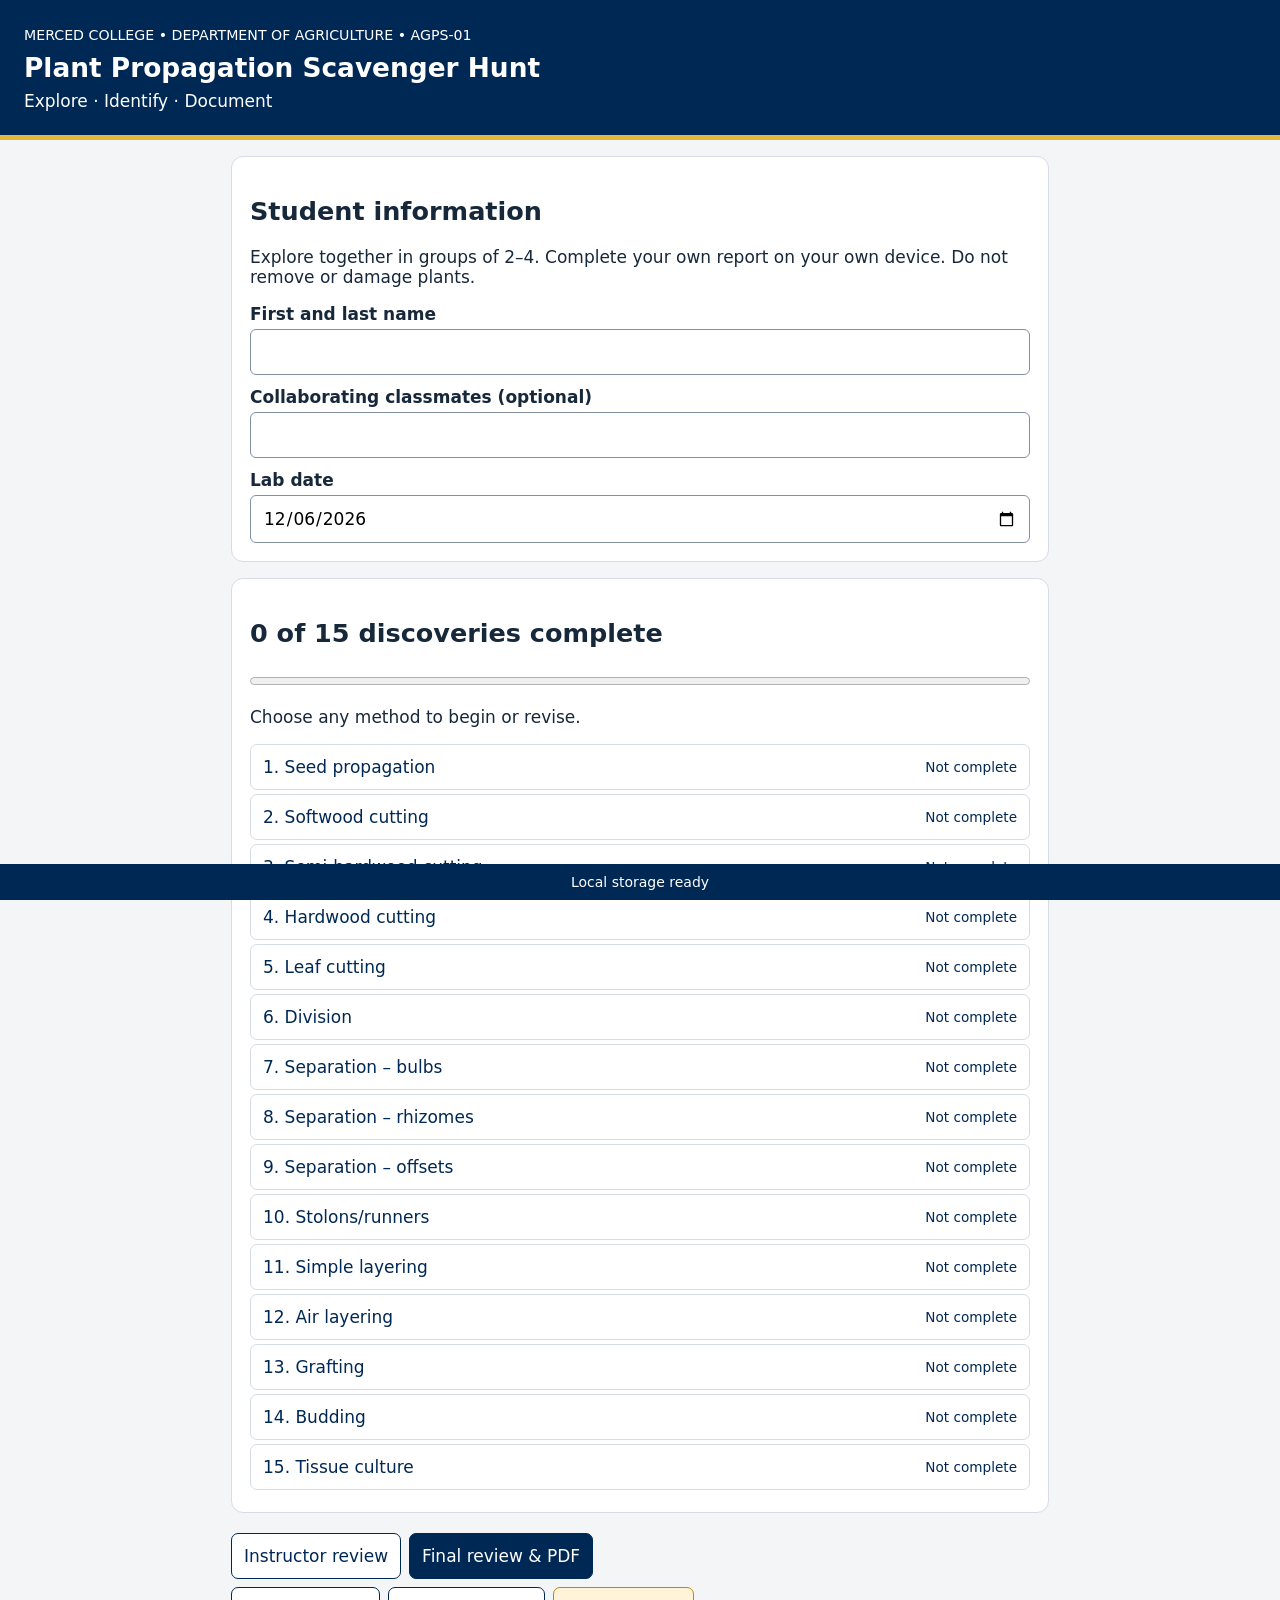
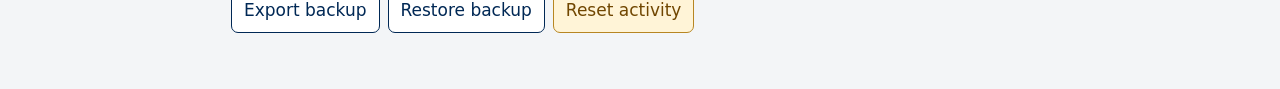
==== plant-propagation-scavenger-hunt/index.html @ 00a313c7 "Add Plant Propagation Scavenger Hunt application" ====
<!doctype html><html lang="en"><head><meta charset="utf-8"><meta name="viewport" content="width=device-width,initial-scale=1"><title>Plant Propagation Scavenger Hunt</title><style>
*{box-sizing:border-box}body{margin:0;background:#f3f5f7;color:#17283a;font:17px system-ui,sans-serif}header{background:#002855;color:white;padding:24px;border-bottom:5px solid #e5b53c}header h1{margin:8px 0;font-size:1.65rem}main{max-width:850px;margin:auto;padding:16px}section{background:white;border:1px solid #d5dce4;border-radius:12px;padding:18px;margin-bottom:16px}label{display:block;font-weight:600;margin:12px 0 5px}input,textarea,button{font:inherit}input:not([type=file]),textarea{width:100%;padding:12px;border:1px solid #8191a3;border-radius:6px}textarea{min-height:100px}button{cursor:pointer;border:1px solid #002855;border-radius:7px;padding:12px;background:#002855;color:white;margin:4px 0}button.secondary{background:white;color:#002855}button.warn{background:#fff4d7;color:#704600;border-color:#b78622}button:disabled{opacity:.45;cursor:not-allowed}.item{display:flex;align-items:center;justify-content:space-between;width:100%;text-align:left;background:white;color:#002855;border-color:#d5dce4;gap:10px}.item span:last-child{font-size:.8em}progress{width:100%;height:16px;accent-color:#002855}img,canvas{max-width:100%;height:auto;display:block;margin:10px auto}canvas{touch-action:none;border:1px solid #aaa}small{color:#526171}.actions{display:flex;gap:8px;flex-wrap:wrap}.error{color:#a32020}#status{position:sticky;bottom:0;background:#002855;color:white;padding:10px;text-align:center;font-size:14px}#report{display:none}@media print{@page{margin:12mm}body{background:white;font-size:11pt}header,main,#status{display:none!important}#report{display:block}#report article{break-inside:avoid;page-break-inside:avoid;margin:0 0 15px;border-bottom:1px solid #aaa;padding-bottom:10px}#report img{max-height:90mm;max-width:100%;object-fit:contain;margin:5px 0}#report h2{font-size:14pt;margin:8px 0}#report p{margin:5px 0;white-space:pre-wrap}}
</style></head><body><header><small style="color:white">MERCED COLLEGE • DEPARTMENT OF AGRICULTURE • AGPS-01</small><h1>Plant Propagation Scavenger Hunt</h1>Explore · Identify · Document</header><main id="app"></main><div id="status" role="status">Opening local storage…</div><div id="report"></div><script>
'use strict';const methods=['Seed propagation','Softwood cutting','Semi-hardwood cutting','Hardwood cutting','Leaf cutting','Division','Separation – bulbs','Separation – rhizomes','Separation – offsets','Stolons/runners','Simple layering','Air layering','Grafting','Budding','Tissue culture'];const app=document.querySelector('#app'),status=document.querySelector('#status');let db,ready=false,pending=Promise.resolve(),failed=false;let state={name:'',peers:'',date:new Date().toLocaleDateString('en-CA'),entries:methods.map(()=>({plant:'',why:'',photo:'',marks:[],redo:false,note:''}))};const esc=s=>String(s??'').replace(/[&<>"']/g,c=>({'&':'&amp;','<':'&lt;','>':'&gt;','"':'&quot;',"'":'&#39;'}[c]));function save(){if(!ready)return;const snapshot=structuredClone(state);status.textContent='Saving…';pending=pending.catch(()=>{}).then(()=>new Promise((resolve,reject)=>{const t=db.transaction('work','readwrite');t.objectStore('work').put(snapshot,'current');t.oncomplete=resolve;t.onerror=()=>reject(t.error);t.onabort=()=>reject(t.error)})).then(()=>{failed=false;status.textContent='Saved on this device'}).catch(()=>{failed=true;status.textContent='Save failed — export a backup before leaving.'});}function complete(e){return !!(e.photo&&e.why.trim())}function count(){return state.entries.filter(complete).length}function btn(t,fn,cls='secondary'){const b=document.createElement('button');b.textContent=t;b.className=cls;b.onclick=fn;return b}function actions(...buttons){const d=document.createElement('div');d.className='actions';d.append(...buttons);app.append(d)}function field(id,key){document.getElementById(id).oninput=e=>{state[key]=e.target.value;save()}}function home(){app.innerHTML=`<section><h2>Student information</h2><p>Explore together in groups of 2–4. Complete your own report on your own device. Do not remove or damage plants.</p><label for="name">First and last name</label><input id="name" value="${esc(state.name)}"><label for="peers">Collaborating classmates (optional)</label><input id="peers" value="${esc(state.peers)}"><label for="date">Lab date</label><input id="date" type="date" value="${esc(state.date)}"></section><section id="list"><h2>${count()} of 15 discoveries complete</h2><progress max="15" value="${count()}"></progress><p>Choose any method to begin or revise.</p></section>`;['name','peers','date'].forEach(k=>field(k,k));methods.forEach((m,i)=>{const e=state.entries[i],b=btn('',()=>edit(i),'item');b.innerHTML=`<span>${i+1}. ${esc(m)}</span><span>${e.redo?'↻ Revisit':complete(e)?'✓ Complete':'Not complete'}</span>`;document.querySelector('#list').append(b)});actions(btn('Instructor review',()=>review(0)),btn('Final review & PDF',finalReview,''));actions(btn('Export backup',backup),btn('Restore backup',restore),btn('Reset activity',()=>{if(confirm('Delete all saved work on this device?')){state={name:'',peers:'',date:new Date().toISOString().slice(0,10),entries:methods.map(()=>({plant:'',why:'',photo:'',marks:[],redo:false,note:''}))};save();home()}},'warn'))}async function photoData(file){const url=URL.createObjectURL(file);try{const im=new Image();im.src=url;await im.decode();const c=document.createElement('canvas'),scale=Math.min(1,1600/Math.max(im.width,im.height));c.width=Math.round(im.width*scale);c.height=Math.round(im.height*scale);c.getContext('2d').drawImage(im,0,0,c.width,c.height);return c.toDataURL('image/jpeg',.83)}finally{URL.revokeObjectURL(url)}}function edit(i){const e=state.entries[i];app.innerHTML=`<section><h2>${i+1}. ${esc(methods[i])}</h2>${e.redo?'<p class="error">Needs revisit: '+esc(e.note)+'</p>':''}<label for="camera">Take a photograph</label><input id="camera" type="file" accept="image/*" capture="environment"><label for="upload">Or choose a photograph</label><input id="upload" type="file" accept="image/*"><div id="picture"></div><label for="plant">Plant name or material (optional)</label><input id="plant" value="${esc(e.plant)}"><label for="why">What characteristics or evidence support this method? If documenting potential material, explain how it could be used.</label><textarea id="why">${esc(e.why)}</textarea></section>`;['plant','why'].forEach(k=>document.getElementById(k).oninput=ev=>{e[k]=ev.target.value;save()});for(const id of ['camera','upload'])document.getElementById(id).onchange=async ev=>{const f=ev.target.files[0];if(!f)return;try{status.textContent='Processing photo…';e.photo=await photoData(f);e.marks=[];save();edit(i)}catch{alert('Could not open this photo. Try a JPEG or take a new photo.')}};if(e.photo)annotate(i);if(e.redo)actions(btn('Clear revisit flag',()=>{e.redo=false;e.note='';save();edit(i)}));actions(btn('Save & return to checklist',()=>{save();home()},''))}function draw(c,im,marks){const x=c.getContext('2d');x.drawImage(im,0,0,c.width,c.height);x.strokeStyle='#ff3020';x.lineWidth=Math.max(4,c.width/150);x.lineCap='round';x.lineJoin='round';for(const m of marks){const p=m.points.map(p=>[p[0]*c.width,p[1]*c.height]);if(!p.length)continue;const a=p[0],b=p[p.length-1];x.beginPath();if(m.type==='circle'){x.ellipse((a[0]+b[0])/2,(a[1]+b[1])/2,Math.max(1,Math.abs(b[0]-a[0])/2),Math.max(1,Math.abs(b[1]-a[1])/2),0,0,Math.PI*2)}else{x.moveTo(...a);if(m.type==='arrow'){x.lineTo(...b);const ang=Math.atan2(b[1]-a[1],b[0]-a[0]),l=c.width*.035;for(const d of [-.55,.55]){x.moveTo(...b);x.lineTo(b[0]-l*Math.cos(ang+d),b[1]-l*Math.sin(ang+d))}}else p.forEach(q=>x.lineTo(...q))}x.stroke()}}function annotate(i){const e=state.entries[i],d=document.querySelector('#picture'),c=document.createElement('canvas'),im=new Image();let mode='freehand',active=null;d.append(c);const bar=document.createElement('div');bar.className='actions';d.append(bar);['freehand','arrow','circle'].forEach(m=>bar.append(btn(m,()=>{mode=m;bar.querySelectorAll('button').forEach(b=>b.setAttribute('aria-pressed',String(b.textContent===m)))})));bar.append(btn('Undo',()=>{e.marks.pop();draw(c,im,e.marks);save()}),btn('Clear marks',()=>{e.marks=[];draw(c,im,e.marks);save()}));im.onload=()=>{c.width=im.width;c.height=im.height;draw(c,im,e.marks)};im.src=e.photo;const point=ev=>{const r=c.getBoundingClientRect();return [(ev.clientX-r.left)/r.width,(ev.clientY-r.top)/r.height]};c.onpointerdown=ev=>{c.setPointerCapture(ev.pointerId);active={type:mode,points:[point(ev)]}};c.onpointermove=ev=>{if(active){active.points.push(point(ev));draw(c,im,[...e.marks,active])}};c.onpointerup=()=>{if(active){e.marks.push(active);active=null;save()}};c.onpointercancel=()=>{active=null;draw(c,im,e.marks)}}async function rendered(e){if(!e.photo)return '';if(!e.marks.length)return e.photo;const im=new Image();im.src=e.photo;await im.decode();const c=document.createElement('canvas');c.width=im.width;c.height=im.height;draw(c,im,e.marks);return c.toDataURL('image/jpeg',.86)}async function review(i){const e=state.entries[i];app.innerHTML=`<section><h2>Instructor review · ${i+1}/15</h2><p>Record verbal feedback from your instructor. This is not a grade or approval.</p><h3>${esc(methods[i])}</h3><div id="reviewphoto"></div><p>${esc(e.plant)}</p><p>${esc(e.why)||'No explanation yet'}</p><label><input type="checkbox" id="redo" ${e.redo?'checked':''}> Needs revisit</label><label for="note">Correction note (optional)</label><textarea id="note">${esc(e.note)}</textarea></section>`;const target=document.querySelector('#reviewphoto');if(e.photo){const im=new Image();im.alt='Student discovery';target.append(im);im.src=await rendered(e)}else target.textContent='No photo yet';document.querySelector('#redo').onchange=ev=>{e.redo=ev.target.checked;save()};document.querySelector('#note').oninput=ev=>{e.note=ev.target.value;save()};const prev=btn('Previous',()=>review(i-1)),next=btn('Next',()=>review(i+1));prev.disabled=i===0;next.disabled=i===14;actions(prev,next,btn('Edit discovery',()=>edit(i)),btn('Revision checklist',revisions),btn('Home',home))}function revisions(){app.innerHTML='<section><h2>Revision checklist</h2><p>Revisit the discoveries identified during your instructor consultation.</p><div id="revisions"></div></section>';state.entries.forEach((e,i)=>{if(e.redo)document.querySelector('#revisions').append(btn(`${i+1}. ${methods[i]} — ${e.note}`,()=>edit(i),'item'))});if(!state.entries.some(e=>e.redo))document.querySelector('#revisions').textContent='No corrections marked.';actions(btn('Home',home))}function finalReview(){const missing=state.entries.map((e,i)=>complete(e)?null:methods[i]).filter(Boolean),flags=state.entries.filter(e=>e.redo).length;app.innerHTML=`<section><h2>Final review</h2><p>${esc(state.name)||'Student name missing'} · ${esc(state.date)}</p><p>${count()} of 15 complete.</p>${missing.length?'<p class="error">Incomplete: '+esc(missing.join(', '))+'</p>':''}${flags?'<p class="error">'+flags+' correction flags remain. Review before submitting.</p>':''}<p>Use Print / Save as PDF, then submit your individual PDF to Canvas. On iPhone, use the print preview share option to save to Files.</p></section>`;const b=btn('Print / Save as PDF',printReport,'');b.disabled=!!missing.length||!state.name.trim()||!state.date;actions(b,btn('Revision checklist',revisions),btn('Home',home))}async function printReport(){if(state.entries.some(e=>e.redo)&&!confirm('Some corrections remain flagged. Continue?'))return;try{status.textContent='Preparing report…';const r=document.querySelector('#report');r.innerHTML=`<h1>Plant Propagation Scavenger Hunt</h1><p>Merced College · AGPS-01 Elements of Plant Science</p><p><strong>${esc(state.name)}</strong> · ${esc(state.date)}<br>Collaborators: ${esc(state.peers)||'None listed'}</p>`;for(let i=0;i<15;i++){const e=state.entries[i],a=document.createElement('article');a.innerHTML=`<h2>${i+1}. ${esc(methods[i])}</h2><p>${esc(e.plant)}</p><p>${esc(e.why)}</p>`;const im=new Image();im.alt=methods[i];im.src=await rendered(e);await im.decode();a.insertBefore(im,a.children[1]);r.append(a)}document.title=state.name.trim().split(/\s+/).reverse().join('_')+'_Propagation_Scavenger_Hunt';window.print();status.textContent='Report prepared — save as PDF and submit to Canvas.'}catch{alert('Report preparation failed. Export a backup and try again.')}}function backup(){const a=document.createElement('a'),u=URL.createObjectURL(new Blob([JSON.stringify(state)],{type:'application/json'}));a.href=u;a.download='propagation-backup.json';a.click();setTimeout(()=>URL.revokeObjectURL(u),3000)}function restore(){const f=document.createElement('input');f.type='file';f.accept='.json,application/json';f.onchange=async()=>{try{const s=JSON.parse(await f.files[0].text());if(!Array.isArray(s.entries)||s.entries.length!==15||!s.entries.every(e=>typeof e.why==='string'&&typeof e.photo==='string'&&Array.isArray(e.marks)))throw Error();if(confirm('Replace current work with this backup?')){state=s;save();home()}}catch{alert('Invalid backup file.')}};f.click()}const req=indexedDB.open('agps01-propagation-scavenger-v1',1);req.onupgradeneeded=()=>req.result.createObjectStore('work');req.onsuccess=()=>{db=req.result;const g=db.transaction('work').objectStore('work').get('current');g.onsuccess=()=>{if(g.result)state=g.result;ready=true;status.textContent='Local storage ready';home()};g.onerror=()=>{status.textContent='Storage unavailable. Try another browser.'}};req.onerror=()=>{status.textContent='Local storage unavailable. Use a regular browser window.'};window.addEventListener('beforeunload',e=>{if(failed){e.preventDefault();e.returnValue=''}});
</script></body></html>
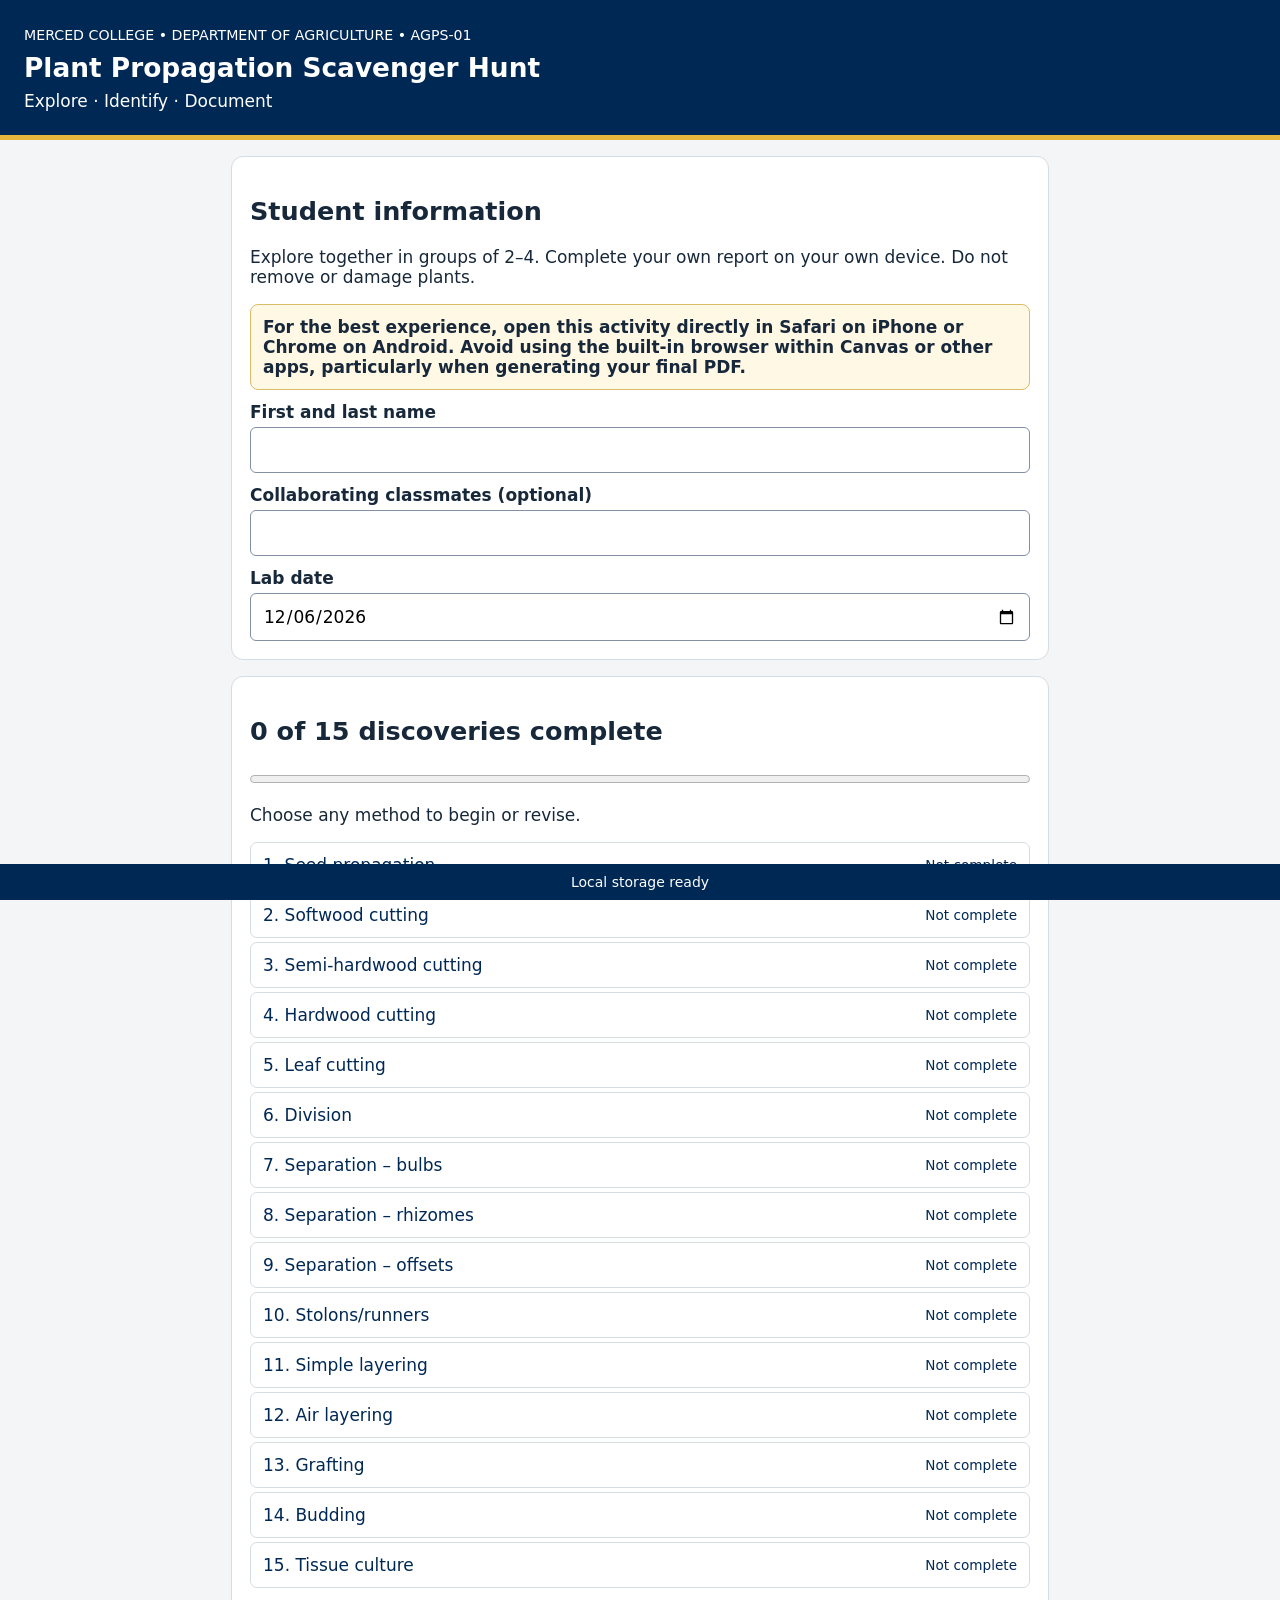
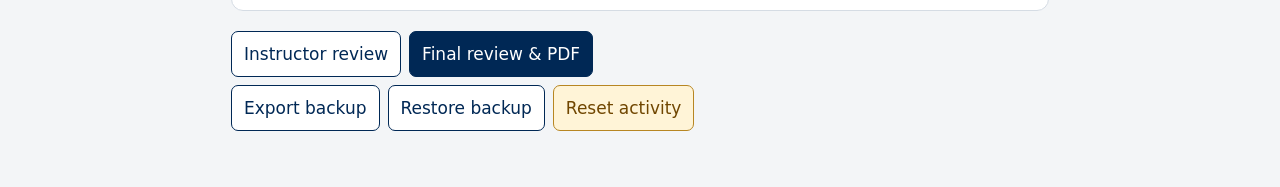
==== commit d13166c2: "Finalize student instructions for mobile PDF submission" ====
--- a/plant-propagation-scavenger-hunt/index.html
+++ b/plant-propagation-scavenger-hunt/index.html
@@ -1,5 +1,5 @@
 <!doctype html><html lang="en"><head><meta charset="utf-8"><meta name="viewport" content="width=device-width,initial-scale=1"><title>Plant Propagation Scavenger Hunt</title><style>
 *{box-sizing:border-box}body{margin:0;background:#f3f5f7;color:#17283a;font:17px system-ui,sans-serif}header{background:#002855;color:white;padding:24px;border-bottom:5px solid #e5b53c}header h1{margin:8px 0;font-size:1.65rem}main{max-width:850px;margin:auto;padding:16px}section{background:white;border:1px solid #d5dce4;border-radius:12px;padding:18px;margin-bottom:16px}label{display:block;font-weight:600;margin:12px 0 5px}input,textarea,button{font:inherit}input:not([type=file]),textarea{width:100%;padding:12px;border:1px solid #8191a3;border-radius:6px}textarea{min-height:100px}button{cursor:pointer;border:1px solid #002855;border-radius:7px;padding:12px;background:#002855;color:white;margin:4px 0}button.secondary{background:white;color:#002855}button.warn{background:#fff4d7;color:#704600;border-color:#b78622}button:disabled{opacity:.45;cursor:not-allowed}.item{display:flex;align-items:center;justify-content:space-between;width:100%;text-align:left;background:white;color:#002855;border-color:#d5dce4;gap:10px}.item span:last-child{font-size:.8em}progress{width:100%;height:16px;accent-color:#002855}img,canvas{max-width:100%;height:auto;display:block;margin:10px auto}canvas{touch-action:none;border:1px solid #aaa}small{color:#526171}.actions{display:flex;gap:8px;flex-wrap:wrap}.error{color:#a32020}#status{position:sticky;bottom:0;background:#002855;color:white;padding:10px;text-align:center;font-size:14px}#report{display:none}@media print{@page{margin:12mm}body{background:white;font-size:11pt}header,main,#status{display:none!important}#report{display:block}#report article{break-inside:avoid;page-break-inside:avoid;margin:0 0 15px;border-bottom:1px solid #aaa;padding-bottom:10px}#report img{max-height:90mm;max-width:100%;object-fit:contain;margin:5px 0}#report h2{font-size:14pt;margin:8px 0}#report p{margin:5px 0;white-space:pre-wrap}}
-</style></head><body><header><small style="color:white">MERCED COLLEGE • DEPARTMENT OF AGRICULTURE • AGPS-01</small><h1>Plant Propagation Scavenger Hunt</h1>Explore · Identify · Document</header><main id="app"></main><div id="status" role="status">Opening local storage…</div><div id="report"></div><script>
-'use strict';const methods=['Seed propagation','Softwood cutting','Semi-hardwood cutting','Hardwood cutting','Leaf cutting','Division','Separation – bulbs','Separation – rhizomes','Separation – offsets','Stolons/runners','Simple layering','Air layering','Grafting','Budding','Tissue culture'];const app=document.querySelector('#app'),status=document.querySelector('#status');let db,ready=false,pending=Promise.resolve(),failed=false;let state={name:'',peers:'',date:new Date().toLocaleDateString('en-CA'),entries:methods.map(()=>({plant:'',why:'',photo:'',marks:[],redo:false,note:''}))};const esc=s=>String(s??'').replace(/[&<>"']/g,c=>({'&':'&amp;','<':'&lt;','>':'&gt;','"':'&quot;',"'":'&#39;'}[c]));function save(){if(!ready)return;const snapshot=structuredClone(state);status.textContent='Saving…';pending=pending.catch(()=>{}).then(()=>new Promise((resolve,reject)=>{const t=db.transaction('work','readwrite');t.objectStore('work').put(snapshot,'current');t.oncomplete=resolve;t.onerror=()=>reject(t.error);t.onabort=()=>reject(t.error)})).then(()=>{failed=false;status.textContent='Saved on this device'}).catch(()=>{failed=true;status.textContent='Save failed — export a backup before leaving.'});}function complete(e){return !!(e.photo&&e.why.trim())}function count(){return state.entries.filter(complete).length}function btn(t,fn,cls='secondary'){const b=document.createElement('button');b.textContent=t;b.className=cls;b.onclick=fn;return b}function actions(...buttons){const d=document.createElement('div');d.className='actions';d.append(...buttons);app.append(d)}function field(id,key){document.getElementById(id).oninput=e=>{state[key]=e.target.value;save()}}function home(){app.innerHTML=`<section><h2>Student information</h2><p>Explore together in groups of 2–4. Complete your own report on your own device. Do not remove or damage plants.</p><label for="name">First and last name</label><input id="name" value="${esc(state.name)}"><label for="peers">Collaborating classmates (optional)</label><input id="peers" value="${esc(state.peers)}"><label for="date">Lab date</label><input id="date" type="date" value="${esc(state.date)}"></section><section id="list"><h2>${count()} of 15 discoveries complete</h2><progress max="15" value="${count()}"></progress><p>Choose any method to begin or revise.</p></section>`;['name','peers','date'].forEach(k=>field(k,k));methods.forEach((m,i)=>{const e=state.entries[i],b=btn('',()=>edit(i),'item');b.innerHTML=`<span>${i+1}. ${esc(m)}</span><span>${e.redo?'↻ Revisit':complete(e)?'✓ Complete':'Not complete'}</span>`;document.querySelector('#list').append(b)});actions(btn('Instructor review',()=>review(0)),btn('Final review & PDF',finalReview,''));actions(btn('Export backup',backup),btn('Restore backup',restore),btn('Reset activity',()=>{if(confirm('Delete all saved work on this device?')){state={name:'',peers:'',date:new Date().toISOString().slice(0,10),entries:methods.map(()=>({plant:'',why:'',photo:'',marks:[],redo:false,note:''}))};save();home()}},'warn'))}async function photoData(file){const url=URL.createObjectURL(file);try{const im=new Image();im.src=url;await im.decode();const c=document.createElement('canvas'),scale=Math.min(1,1600/Math.max(im.width,im.height));c.width=Math.round(im.width*scale);c.height=Math.round(im.height*scale);c.getContext('2d').drawImage(im,0,0,c.width,c.height);return c.toDataURL('image/jpeg',.83)}finally{URL.revokeObjectURL(url)}}function edit(i){const e=state.entries[i];app.innerHTML=`<section><h2>${i+1}. ${esc(methods[i])}</h2>${e.redo?'<p class="error">Needs revisit: '+esc(e.note)+'</p>':''}<label for="camera">Take a photograph</label><input id="camera" type="file" accept="image/*" capture="environment"><label for="upload">Or choose a photograph</label><input id="upload" type="file" accept="image/*"><div id="picture"></div><label for="plant">Plant name or material (optional)</label><input id="plant" value="${esc(e.plant)}"><label for="why">What characteristics or evidence support this method? If documenting potential material, explain how it could be used.</label><textarea id="why">${esc(e.why)}</textarea></section>`;['plant','why'].forEach(k=>document.getElementById(k).oninput=ev=>{e[k]=ev.target.value;save()});for(const id of ['camera','upload'])document.getElementById(id).onchange=async ev=>{const f=ev.target.files[0];if(!f)return;try{status.textContent='Processing photo…';e.photo=await photoData(f);e.marks=[];save();edit(i)}catch{alert('Could not open this photo. Try a JPEG or take a new photo.')}};if(e.photo)annotate(i);if(e.redo)actions(btn('Clear revisit flag',()=>{e.redo=false;e.note='';save();edit(i)}));actions(btn('Save & return to checklist',()=>{save();home()},''))}function draw(c,im,marks){const x=c.getContext('2d');x.drawImage(im,0,0,c.width,c.height);x.strokeStyle='#ff3020';x.lineWidth=Math.max(4,c.width/150);x.lineCap='round';x.lineJoin='round';for(const m of marks){const p=m.points.map(p=>[p[0]*c.width,p[1]*c.height]);if(!p.length)continue;const a=p[0],b=p[p.length-1];x.beginPath();if(m.type==='circle'){x.ellipse((a[0]+b[0])/2,(a[1]+b[1])/2,Math.max(1,Math.abs(b[0]-a[0])/2),Math.max(1,Math.abs(b[1]-a[1])/2),0,0,Math.PI*2)}else{x.moveTo(...a);if(m.type==='arrow'){x.lineTo(...b);const ang=Math.atan2(b[1]-a[1],b[0]-a[0]),l=c.width*.035;for(const d of [-.55,.55]){x.moveTo(...b);x.lineTo(b[0]-l*Math.cos(ang+d),b[1]-l*Math.sin(ang+d))}}else p.forEach(q=>x.lineTo(...q))}x.stroke()}}function annotate(i){const e=state.entries[i],d=document.querySelector('#picture'),c=document.createElement('canvas'),im=new Image();let mode='freehand',active=null;d.append(c);const bar=document.createElement('div');bar.className='actions';d.append(bar);['freehand','arrow','circle'].forEach(m=>bar.append(btn(m,()=>{mode=m;bar.querySelectorAll('button').forEach(b=>b.setAttribute('aria-pressed',String(b.textContent===m)))})));bar.append(btn('Undo',()=>{e.marks.pop();draw(c,im,e.marks);save()}),btn('Clear marks',()=>{e.marks=[];draw(c,im,e.marks);save()}));im.onload=()=>{c.width=im.width;c.height=im.height;draw(c,im,e.marks)};im.src=e.photo;const point=ev=>{const r=c.getBoundingClientRect();return [(ev.clientX-r.left)/r.width,(ev.clientY-r.top)/r.height]};c.onpointerdown=ev=>{c.setPointerCapture(ev.pointerId);active={type:mode,points:[point(ev)]}};c.onpointermove=ev=>{if(active){active.points.push(point(ev));draw(c,im,[...e.marks,active])}};c.onpointerup=()=>{if(active){e.marks.push(active);active=null;save()}};c.onpointercancel=()=>{active=null;draw(c,im,e.marks)}}async function rendered(e){if(!e.photo)return '';if(!e.marks.length)return e.photo;const im=new Image();im.src=e.photo;await im.decode();const c=document.createElement('canvas');c.width=im.width;c.height=im.height;draw(c,im,e.marks);return c.toDataURL('image/jpeg',.86)}async function review(i){const e=state.entries[i];app.innerHTML=`<section><h2>Instructor review · ${i+1}/15</h2><p>Record verbal feedback from your instructor. This is not a grade or approval.</p><h3>${esc(methods[i])}</h3><div id="reviewphoto"></div><p>${esc(e.plant)}</p><p>${esc(e.why)||'No explanation yet'}</p><label><input type="checkbox" id="redo" ${e.redo?'checked':''}> Needs revisit</label><label for="note">Correction note (optional)</label><textarea id="note">${esc(e.note)}</textarea></section>`;const target=document.querySelector('#reviewphoto');if(e.photo){const im=new Image();im.alt='Student discovery';target.append(im);im.src=await rendered(e)}else target.textContent='No photo yet';document.querySelector('#redo').onchange=ev=>{e.redo=ev.target.checked;save()};document.querySelector('#note').oninput=ev=>{e.note=ev.target.value;save()};const prev=btn('Previous',()=>review(i-1)),next=btn('Next',()=>review(i+1));prev.disabled=i===0;next.disabled=i===14;actions(prev,next,btn('Edit discovery',()=>edit(i)),btn('Revision checklist',revisions),btn('Home',home))}function revisions(){app.innerHTML='<section><h2>Revision checklist</h2><p>Revisit the discoveries identified during your instructor consultation.</p><div id="revisions"></div></section>';state.entries.forEach((e,i)=>{if(e.redo)document.querySelector('#revisions').append(btn(`${i+1}. ${methods[i]} — ${e.note}`,()=>edit(i),'item'))});if(!state.entries.some(e=>e.redo))document.querySelector('#revisions').textContent='No corrections marked.';actions(btn('Home',home))}function finalReview(){const missing=state.entries.map((e,i)=>complete(e)?null:methods[i]).filter(Boolean),flags=state.entries.filter(e=>e.redo).length;app.innerHTML=`<section><h2>Final review</h2><p>${esc(state.name)||'Student name missing'} · ${esc(state.date)}</p><p>${count()} of 15 complete.</p>${missing.length?'<p class="error">Incomplete: '+esc(missing.join(', '))+'</p>':''}${flags?'<p class="error">'+flags+' correction flags remain. Review before submitting.</p>':''}<p>Use Print / Save as PDF, then submit your individual PDF to Canvas. On iPhone, use the print preview share option to save to Files.</p></section>`;const b=btn('Print / Save as PDF',printReport,'');b.disabled=!!missing.length||!state.name.trim()||!state.date;actions(b,btn('Revision checklist',revisions),btn('Home',home))}async function printReport(){if(state.entries.some(e=>e.redo)&&!confirm('Some corrections remain flagged. Continue?'))return;try{status.textContent='Preparing report…';const r=document.querySelector('#report');r.innerHTML=`<h1>Plant Propagation Scavenger Hunt</h1><p>Merced College · AGPS-01 Elements of Plant Science</p><p><strong>${esc(state.name)}</strong> · ${esc(state.date)}<br>Collaborators: ${esc(state.peers)||'None listed'}</p>`;for(let i=0;i<15;i++){const e=state.entries[i],a=document.createElement('article');a.innerHTML=`<h2>${i+1}. ${esc(methods[i])}</h2><p>${esc(e.plant)}</p><p>${esc(e.why)}</p>`;const im=new Image();im.alt=methods[i];im.src=await rendered(e);await im.decode();a.insertBefore(im,a.children[1]);r.append(a)}document.title=state.name.trim().split(/\s+/).reverse().join('_')+'_Propagation_Scavenger_Hunt';window.print();status.textContent='Report prepared — save as PDF and submit to Canvas.'}catch{alert('Report preparation failed. Export a backup and try again.')}}function backup(){const a=document.createElement('a'),u=URL.createObjectURL(new Blob([JSON.stringify(state)],{type:'application/json'}));a.href=u;a.download='propagation-backup.json';a.click();setTimeout(()=>URL.revokeObjectURL(u),3000)}function restore(){const f=document.createElement('input');f.type='file';f.accept='.json,application/json';f.onchange=async()=>{try{const s=JSON.parse(await f.files[0].text());if(!Array.isArray(s.entries)||s.entries.length!==15||!s.entries.every(e=>typeof e.why==='string'&&typeof e.photo==='string'&&Array.isArray(e.marks)))throw Error();if(confirm('Replace current work with this backup?')){state=s;save();home()}}catch{alert('Invalid backup file.')}};f.click()}const req=indexedDB.open('agps01-propagation-scavenger-v1',1);req.onupgradeneeded=()=>req.result.createObjectStore('work');req.onsuccess=()=>{db=req.result;const g=db.transaction('work').objectStore('work').get('current');g.onsuccess=()=>{if(g.result)state=g.result;ready=true;status.textContent='Local storage ready';home()};g.onerror=()=>{status.textContent='Storage unavailable. Try another browser.'}};req.onerror=()=>{status.textContent='Local storage unavailable. Use a regular browser window.'};window.addEventListener('beforeunload',e=>{if(failed){e.preventDefault();e.returnValue=''}});
+.hint{background:#fff8e5;border:1px solid #d9bb69;border-radius:8px;padding:12px;margin:12px 0}.hint summary{cursor:pointer;font-weight:600;color:#002855}.hint p{margin:10px 0 0}</style></head><body><header><small style="color:white">MERCED COLLEGE • DEPARTMENT OF AGRICULTURE • AGPS-01</small><h1>Plant Propagation Scavenger Hunt</h1>Explore · Identify · Document</header><main id="app"></main><div id="status" role="status">Opening local storage…</div><div id="report"></div><script>
+'use strict';const methods=['Seed propagation','Softwood cutting','Semi-hardwood cutting','Hardwood cutting','Leaf cutting','Division','Separation – bulbs','Separation – rhizomes','Separation – offsets','Stolons/runners','Simple layering','Air layering','Grafting','Budding','Tissue culture'];const hints=["Look for structures containing mature seeds or evidence of germination.", "Examine the newest stem growth. Is it tender and flexible?", "Look for partially matured growth that is firmer than softwood but not fully woody.", "Look for fully matured woody stems rather than tender new growth.", "Consider whether a detached leaf or leaf section could produce a new plant.", "Look for multiple growing points that could be separated with roots attached.", "Look for a storage structure made of fleshy leaf bases or scales.", "Think about horizontal stems growing beneath or near the soil surface, with nodes and buds.", "Look for small daughter plants developing near the base of a parent plant.", "Look for horizontal aboveground stems that can produce new plants at nodes.", "Look for a flexible branch that could reach the soil while remaining attached to the parent.", "Consider a woody branch that could develop roots above ground while still attached to the parent.", "Examine how a section of stem from one plant has been joined to another plant.", "Consider whether a single bud rather than a section of stem has been transferred.", "Think about sterile conditions, culture media, and equipment used to grow small pieces of plant tissue."];const app=document.querySelector('#app'),status=document.querySelector('#status');let db,ready=false,pending=Promise.resolve(),failed=false;let state={name:'',peers:'',date:new Date().toLocaleDateString('en-CA'),entries:methods.map(()=>({plant:'',why:'',photo:'',marks:[],redo:false,note:''}))};const esc=s=>String(s??'').replace(/[&<>"']/g,c=>({'&':'&amp;','<':'&lt;','>':'&gt;','"':'&quot;',"'":'&#39;'}[c]));function save(){if(!ready)return;const snapshot=structuredClone(state);status.textContent='Saving…';pending=pending.catch(()=>{}).then(()=>new Promise((resolve,reject)=>{const t=db.transaction('work','readwrite');t.objectStore('work').put(snapshot,'current');t.oncomplete=resolve;t.onerror=()=>reject(t.error);t.onabort=()=>reject(t.error)})).then(()=>{failed=false;status.textContent='Saved on this device'}).catch(()=>{failed=true;status.textContent='Save failed — export a backup before leaving.'});}function complete(e){return !!(e.photo&&e.why.trim())}function count(){return state.entries.filter(complete).length}function btn(t,fn,cls='secondary'){const b=document.createElement('button');b.textContent=t;b.className=cls;b.onclick=fn;return b}function actions(...buttons){const d=document.createElement('div');d.className='actions';d.append(...buttons);app.append(d)}function field(id,key){document.getElementById(id).oninput=e=>{state[key]=e.target.value;save()}}function home(){app.innerHTML=`<section><h2>Student information</h2><p>Explore together in groups of 2–4. Complete your own report on your own device. Do not remove or damage plants.</p><div class="hint"><strong>For the best experience, open this activity directly in Safari on iPhone or Chrome on Android. Avoid using the built-in browser within Canvas or other apps, particularly when generating your final PDF.</strong></div><label for="name">First and last name</label><input id="name" value="${esc(state.name)}"><label for="peers">Collaborating classmates (optional)</label><input id="peers" value="${esc(state.peers)}"><label for="date">Lab date</label><input id="date" type="date" value="${esc(state.date)}"></section><section id="list"><h2>${count()} of 15 discoveries complete</h2><progress max="15" value="${count()}"></progress><p>Choose any method to begin or revise.</p></section>`;['name','peers','date'].forEach(k=>field(k,k));methods.forEach((m,i)=>{const e=state.entries[i],b=btn('',()=>edit(i),'item');b.innerHTML=`<span>${i+1}. ${esc(m)}</span><span>${e.redo?'↻ Revisit':complete(e)?'✓ Complete':'Not complete'}</span>`;document.querySelector('#list').append(b)});actions(btn('Instructor review',()=>review(Math.max(0,state.entries.findIndex(e=>e.photo||e.why.trim())))),btn('Final review & PDF',finalReview,''));actions(btn('Export backup',backup),btn('Restore backup',restore),btn('Reset activity',()=>{if(confirm('Delete all saved work on this device?')){state={name:'',peers:'',date:new Date().toISOString().slice(0,10),entries:methods.map(()=>({plant:'',why:'',photo:'',marks:[],redo:false,note:''}))};save();home()}},'warn'))}async function photoData(file){const url=URL.createObjectURL(file);try{const im=new Image();im.src=url;await im.decode();const c=document.createElement('canvas'),scale=Math.min(1,1600/Math.max(im.width,im.height));c.width=Math.round(im.width*scale);c.height=Math.round(im.height*scale);c.getContext('2d').drawImage(im,0,0,c.width,c.height);return c.toDataURL('image/jpeg',.83)}finally{URL.revokeObjectURL(url)}}function edit(i){const e=state.entries[i];app.innerHTML=`<section><h2>${i+1}. ${esc(methods[i])}</h2><details class="hint"><summary>Need a hint?</summary><p>${esc(hints[i])}</p></details>${e.redo?'<p class="error">Needs revisit: '+esc(e.note)+'</p>':''}<label for="camera">Take a photograph</label><input id="camera" type="file" accept="image/*" capture="environment"><label for="upload">Or choose a photograph</label><input id="upload" type="file" accept="image/*"><div id="picture"></div><label for="plant">Plant name or material (optional)</label><input id="plant" value="${esc(e.plant)}"><label for="why">What characteristics or evidence support this method? If documenting potential material, explain how it could be used.</label><textarea id="why">${esc(e.why)}</textarea></section>`;['plant','why'].forEach(k=>document.getElementById(k).oninput=ev=>{e[k]=ev.target.value;save()});for(const id of ['camera','upload'])document.getElementById(id).onchange=async ev=>{const f=ev.target.files[0];if(!f)return;try{status.textContent='Processing photo…';e.photo=await photoData(f);e.marks=[];save();edit(i)}catch{alert('Could not open this photo. Try a JPEG or take a new photo.')}};if(e.photo)annotate(i);if(e.redo)actions(btn('Clear revisit flag',()=>{e.redo=false;e.note='';save();edit(i)}));actions(btn('Save & return to checklist',()=>{save();home()},''))}function draw(c,im,marks){const x=c.getContext('2d');x.drawImage(im,0,0,c.width,c.height);x.strokeStyle='#ff3020';x.lineWidth=Math.max(4,c.width/150);x.lineCap='round';x.lineJoin='round';for(const m of marks){const p=m.points.map(p=>[p[0]*c.width,p[1]*c.height]);if(!p.length)continue;const a=p[0],b=p[p.length-1];x.beginPath();if(m.type==='circle'){x.ellipse((a[0]+b[0])/2,(a[1]+b[1])/2,Math.max(1,Math.abs(b[0]-a[0])/2),Math.max(1,Math.abs(b[1]-a[1])/2),0,0,Math.PI*2)}else{x.moveTo(...a);if(m.type==='arrow'){x.lineTo(...b);const ang=Math.atan2(b[1]-a[1],b[0]-a[0]),l=c.width*.035;for(const d of [-.55,.55]){x.moveTo(...b);x.lineTo(b[0]-l*Math.cos(ang+d),b[1]-l*Math.sin(ang+d))}}else p.forEach(q=>x.lineTo(...q))}x.stroke()}}function annotate(i){const e=state.entries[i],d=document.querySelector('#picture'),c=document.createElement('canvas'),im=new Image();let mode='freehand',active=null;d.append(c);const bar=document.createElement('div');bar.className='actions';d.append(bar);['freehand','arrow','circle'].forEach(m=>bar.append(btn(m,()=>{mode=m;bar.querySelectorAll('button').forEach(b=>b.setAttribute('aria-pressed',String(b.textContent===m)))})));bar.append(btn('Undo',()=>{e.marks.pop();draw(c,im,e.marks);save()}),btn('Clear marks',()=>{e.marks=[];draw(c,im,e.marks);save()}));im.onload=()=>{c.width=im.width;c.height=im.height;draw(c,im,e.marks)};im.src=e.photo;const point=ev=>{const r=c.getBoundingClientRect();return [(ev.clientX-r.left)/r.width,(ev.clientY-r.top)/r.height]};c.onpointerdown=ev=>{c.setPointerCapture(ev.pointerId);active={type:mode,points:[point(ev)]}};c.onpointermove=ev=>{if(active){active.points.push(point(ev));draw(c,im,[...e.marks,active])}};c.onpointerup=()=>{if(active){e.marks.push(active);active=null;save()}};c.onpointercancel=()=>{active=null;draw(c,im,e.marks)}}async function rendered(e){if(!e.photo)return '';if(!e.marks.length)return e.photo;const im=new Image();im.src=e.photo;await im.decode();const c=document.createElement('canvas');c.width=im.width;c.height=im.height;draw(c,im,e.marks);return c.toDataURL('image/jpeg',.86)}async function review(i){const e=state.entries[i];app.innerHTML=`<section><h2>Instructor review · Method ${i+1} of 15</h2><p>${count()} of 15 discoveries complete</p><label for="reviewjump">Jump to a discovery</label><select id="reviewjump">${methods.map((m,j)=>`<option value="${j}" ${j===i?'selected':''}>${j+1}. ${esc(m)} — ${complete(state.entries[j])?'Complete':'Incomplete'}</option>`).join('')}</select><p>Record verbal feedback from your instructor. This is not a grade or approval.</p><h3>${esc(methods[i])}</h3><div id="reviewphoto"></div><p>${esc(e.plant)}</p><p>${esc(e.why)||'No explanation yet'}</p><label><input type="checkbox" id="redo" ${e.redo?'checked':''}> Needs revisit</label><label for="note">Correction note (optional)</label><textarea id="note">${esc(e.note)}</textarea></section>`;document.querySelector('#reviewjump').onchange=ev=>review(Number(ev.target.value));const target=document.querySelector('#reviewphoto');if(e.photo){const im=new Image();im.alt='Student discovery';target.append(im);im.src=e.photo;rendered(e).then(src=>{im.src=src}).catch(()=>{}); }else target.textContent='No photo yet';document.querySelector('#redo').onchange=ev=>{e.redo=ev.target.checked;save()};document.querySelector('#note').oninput=ev=>{e.note=ev.target.value;save()};const prev=btn('Previous',()=>review(i-1)),next=btn('Next',()=>review(i+1));prev.disabled=i===0;next.disabled=i===14;actions(prev,next,btn('Edit discovery',()=>edit(i)),btn('Revision checklist',revisions),btn('Home',home))}function revisions(){app.innerHTML='<section><h2>Revision checklist</h2><p>Revisit the discoveries identified during your instructor consultation.</p><div id="revisions"></div></section>';state.entries.forEach((e,i)=>{if(e.redo)document.querySelector('#revisions').append(btn(`${i+1}. ${methods[i]} — ${e.note}`,()=>edit(i),'item'))});if(!state.entries.some(e=>e.redo))document.querySelector('#revisions').textContent='No corrections marked.';actions(btn('Home',home))}function finalReview(){const missing=state.entries.map((e,i)=>complete(e)?null:methods[i]).filter(Boolean),flags=state.entries.filter(e=>e.redo).length;app.innerHTML=`<section><h2>Final review</h2><p>${esc(state.name)||'Student name missing'} · ${esc(state.date)}</p><p>${count()} of 15 complete.</p>${missing.length?'<p class="error">Incomplete: '+esc(missing.join(', '))+'</p>':''}${flags?'<p class="error">'+flags+' correction flags remain. Review before submitting.</p>':''}<p>Use Print / Save as PDF, then submit your individual PDF to Canvas. On iPhone, use the print preview share option to save to Files.</p></section>`;const b=btn('Print / Save as PDF',printReport,'');b.disabled=!!missing.length||!state.name.trim()||!state.date;actions(b,btn('Revision checklist',revisions),btn('Home',home))}async function printReport(){if(state.entries.some(e=>e.redo)&&!confirm('Some corrections remain flagged. Continue?'))return;try{status.textContent='Preparing report…';const r=document.querySelector('#report');r.innerHTML=`<h1>Plant Propagation Scavenger Hunt</h1><p>Merced College · AGPS-01 Elements of Plant Science</p><p><strong>${esc(state.name)}</strong> · ${esc(state.date)}<br>Collaborators: ${esc(state.peers)||'None listed'}</p>`;for(let i=0;i<15;i++){const e=state.entries[i],a=document.createElement('article');a.innerHTML=`<h2>${i+1}. ${esc(methods[i])}</h2><p>${esc(e.plant)}</p><p>${esc(e.why)}</p>`;const im=new Image();im.alt=methods[i];im.src=await rendered(e);await im.decode();a.insertBefore(im,a.children[1]);r.append(a)}document.title=state.name.trim().split(/\s+/).reverse().join('_')+'_Propagation_Scavenger_Hunt';window.print();status.textContent="Your report is ready. Save it as a PDF using your device's print or share options. Return to Canvas and upload your saved PDF to the assignment. Your work is not automatically submitted to Canvas."}catch{alert('Report preparation failed. Export a backup and try again.')}}function backup(){const a=document.createElement('a'),u=URL.createObjectURL(new Blob([JSON.stringify(state)],{type:'application/json'}));a.href=u;a.download='propagation-backup.json';a.click();setTimeout(()=>URL.revokeObjectURL(u),3000)}function restore(){const f=document.createElement('input');f.type='file';f.accept='.json,application/json';f.onchange=async()=>{try{const s=JSON.parse(await f.files[0].text());if(!Array.isArray(s.entries)||s.entries.length!==15||!s.entries.every(e=>typeof e.why==='string'&&typeof e.photo==='string'&&Array.isArray(e.marks)))throw Error();if(confirm('Replace current work with this backup?')){state=s;save();home()}}catch{alert('Invalid backup file.')}};f.click()}const req=indexedDB.open('agps01-propagation-scavenger-v1',1);req.onupgradeneeded=()=>req.result.createObjectStore('work');req.onsuccess=()=>{db=req.result;const g=db.transaction('work').objectStore('work').get('current');g.onsuccess=()=>{if(g.result)state=g.result;ready=true;status.textContent='Local storage ready';home()};g.onerror=()=>{status.textContent='Storage unavailable. Try another browser.'}};req.onerror=()=>{status.textContent='Local storage unavailable. Use a regular browser window.'};window.addEventListener('beforeunload',e=>{if(failed){e.preventDefault();e.returnValue=''}});
 </script></body></html>
